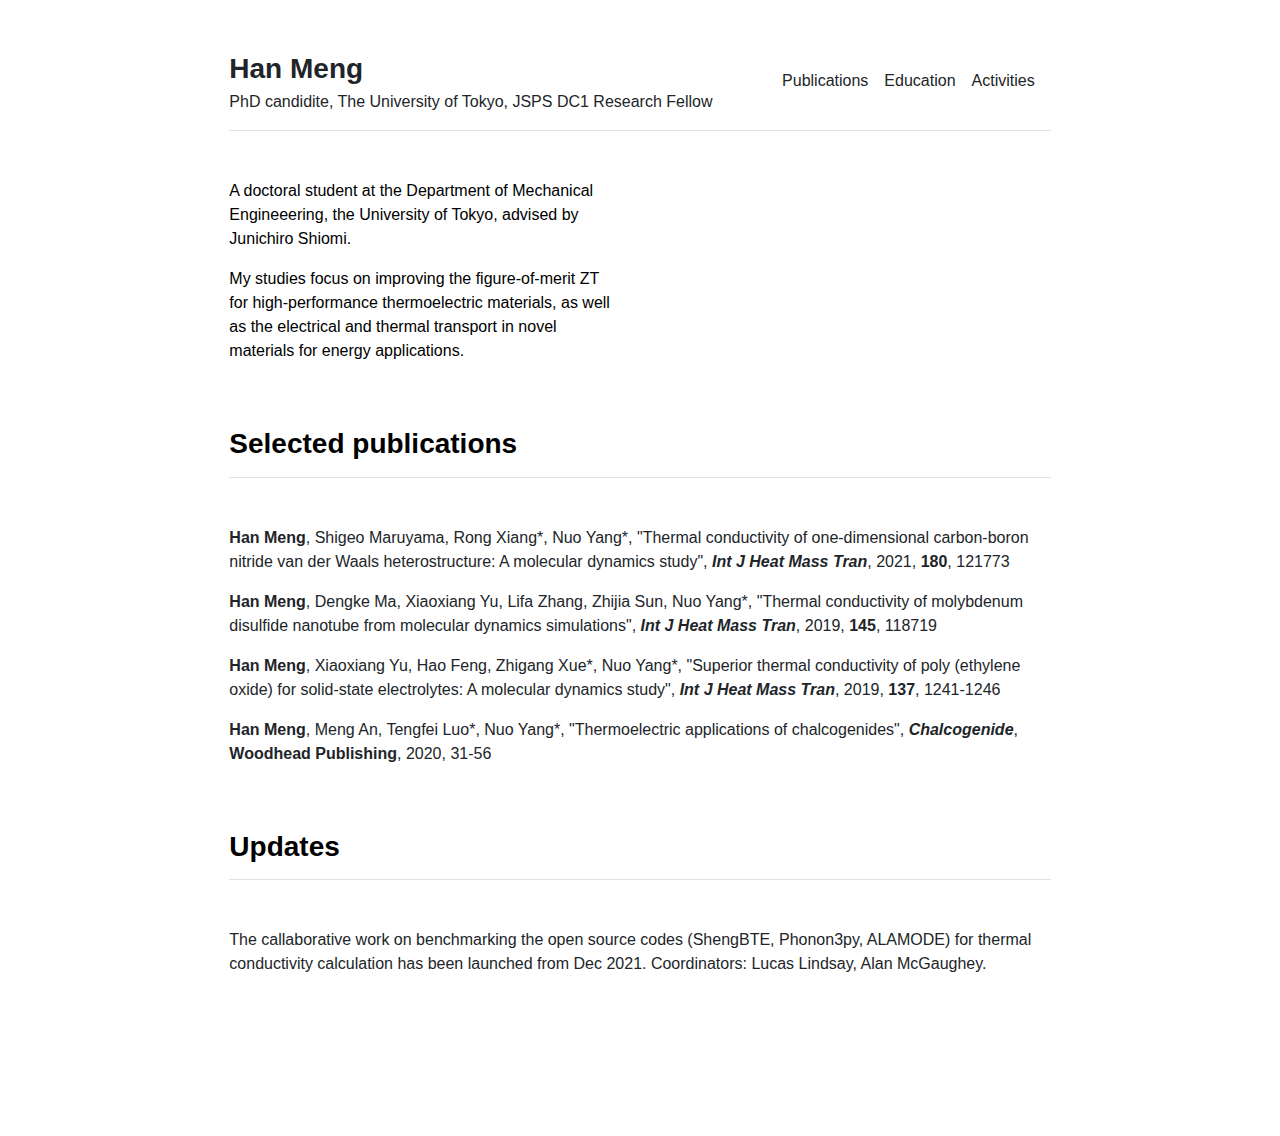
==== index.html @ 80a0c82f "update" ====
<!DOCTYPE html>
<html lang="en-US">
  <head>
  <meta name="viewport" content="width=device-width, initial-scale=1">
  <meta charset="utf-8">
  <title>Home | Han Meng</title>
  <link rel="stylesheet" href="https://utmenghan.github.io/assets/libs/bootstrap/bootstrap.min.css">
  <script defer src="https://utmenghan.github.io/assets/libs/fontawesome/all.min.js"></script>
  <link rel="stylesheet" href="https://utmenghan.github.io/assets/css/main.css">
  <!-- <link rel="apple-touch-icon" sizes="152x152" href="https://utmenghan.github.io/assets/logo.png"> -->
  <link rel="shortcut icon" href="https://utmenghan.github.io/assets/logo.ico">
  <link rel="preconnect" href="https://fonts.gstatic.com">
  <link href="https://fonts.googleapis.com/css2?family=Roboto:ital,wght@0,300;0,400;0,700;1,400&display=swap" rel="stylesheet">
</head>

  <body>
    <div class="col-lg-8 mx-auto p-3 py-md-5">
      <header class="d-flex flex-column flex-md-row align-items-center pb-3 mb-5 border-bottom">
  <div>
    <a href="https://utmenghan.github.io/" class="d-flex align-items-center text-decoration-none">
      <span class="fs-3 fw-bold">Han Meng</span>
    </a>
    <a href="https://utmenghan.github.io/" class="d-flex align-items-center text-decoration-none">
      <span>PhD candidite, The University of Tokyo, JSPS DC1 Research Fellow</span>
    </a>
  </div>
  <nav class="d-inline-flex mt-2 mt-md-0 ms-md-auto">
    
      <a class="me-3 py-2 text-decoration-none" href="https://utmenghan.github.io/publications">Publications</a>
    
      <a class="me-3 py-2 text-decoration-none" href="https://utmenghan.github.io/education">Education</a>
    
      <a class="me-3 py-2 text-decoration-none" href="https://utmenghan.github.io/activity">Activities</a>
    
  </nav>
</header>

      <div class="row g-5 mb-5">
  <div class="col-md-6">
    <p>A doctoral student at the Department of Mechanical Engineeering, the University of Tokyo, advised by Junichiro Shiomi.</p>

    <p>My studies focus on improving the figure-of-merit ZT for high-performance thermoelectric materials, as well as the electrical and thermal transport in novel materials for energy applications.</p>

  </div>
  <!-- <div class="col-md-6"> -->
    <!-- <img src="https://qichensong.github.io/assets/img/home.jpg" alt="Home" width="100%"> -->
  <!-- </div> -->
</div>

<div class="row g-5 mb-5">
  <div>
    
      <h3 class="fw-bold border-bottom pb-3 mb-5">Selected publications</h3>
      
	  <p><a href="https://www.sciencedirect.com/science/article/pii/S0017931021008784"><strong>Han Meng</strong>, Shigeo Maruyama, Rong Xiang*, Nuo Yang*, "Thermal conductivity of one-dimensional carbon-boron nitride van der Waals heterostructure: A molecular dynamics study", <a href="https://www.sciencedirect.com/science/article/pii/S0017931021008784"><b><i>Int J Heat Mass Tran</b></i>, 2021, <b>180</b>, 121773</a></a></p>
	  
	  <p><a href="https://www.sciencedirect.com/science/article/pii/S0017931019333630"><strong>Han Meng</strong>, Dengke Ma, Xiaoxiang Yu, Lifa Zhang, Zhijia Sun, Nuo Yang*, "Thermal conductivity of molybdenum disulfide nanotube from molecular dynamics simulations", <a href="https://www.sciencedirect.com/science/article/pii/S0017931019333630"><b><i>Int J Heat Mass Tran</b></i>, 2019, <b>145</b>, 118719</a></a></p>
	  
	  <p><a href="https://www.sciencedirect.com/science/article/pii/S0017931018363294"><strong>Han Meng</strong>, Xiaoxiang Yu, Hao Feng, Zhigang Xue*, Nuo Yang*, "Superior thermal conductivity of poly (ethylene oxide) for solid-state electrolytes: A molecular dynamics study", <a href="https://www.sciencedirect.com/science/article/pii/S0017931018363294"><b><i>Int J Heat Mass Tran</b></i>, 2019, <b>137</b>, 1241-1246</a></a></p>
	  
	  <p><a href="https://www.sciencedirect.com/science/article/pii/B9780081026878000026"><strong>Han Meng</strong>, Meng An, Tengfei Luo*, Nuo Yang*, "Thermoelectric applications of chalcogenides", <a href="https://www.sciencedirect.com/science/article/pii/B9780081026878000026"><b><i>Chalcogenide</b></i>, <b>Woodhead Publishing</b>, 2020, 31-56</a></a></p>
    
  </div>
</div>


<div class="row g-5 mb-5">
  <div class="col-md-12">
    <h3 class="fw-bold border-bottom pb-3 mb-5">Updates</h3>
    
      <p><a>The callaborative work on benchmarking the open source codes (ShengBTE, Phonon3py, ALAMODE) for thermal conductivity calculation has been launched from Dec 2021. Coordinators: Lucas Lindsay, Alan McGaughey.</p>
    
  </div>
</div>

      <!-- <footer class="pt-5 my-5 text-muted border-top"> -->
  <!-- <div class="row"> -->
    <!-- <div class="col-md-10 text-left social-media-icons"> -->
      
        <!-- <a href="https://github.com/qichensong" class="ms-3 fs-5"><i class="fab fa-github"></i></a> -->
      
        <!-- <a href="https://twitter.com/qichensong" class="ms-3 fs-5"><i class="fab fa-twitter"></i></a> -->
      
        <!-- <a href="https://scholar.google.com/citations?user=RVTEIugAAAAJ&hl=en" class="ms-3 fs-5"><i class="fab fa-google"></i></a> -->
      
        <!-- <a href="https://linkedin.com/in/qichensong" class="ms-3 fs-5"><i class="fab fa-linkedin"></i></a> -->
      
        <!-- <a href="https://orcid.org/0000-0002-1090-4068" class="ms-3 fs-5"><i class="fab fa-orcid"></i></a> -->
      
    <!-- </div> -->
  <!-- </div> -->
<!-- </footer> -->

    </div>
  </body>
</html>
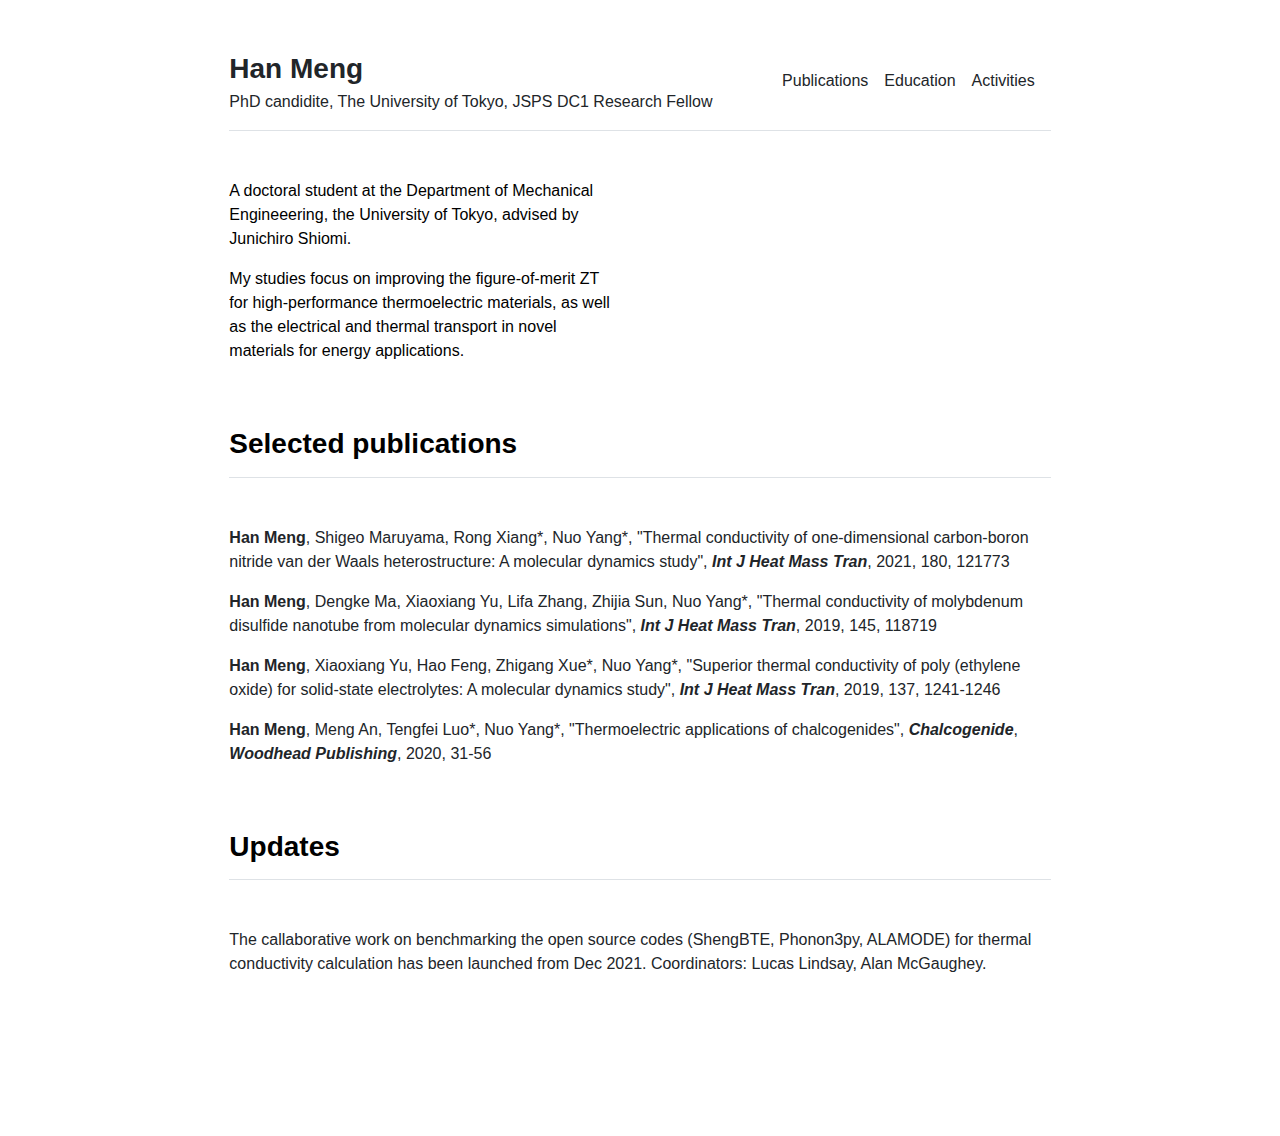
==== commit 235bcbd7: "update" ====
--- a/index.html
+++ b/index.html
@@ -52,13 +52,13 @@
     
       <h3 class="fw-bold border-bottom pb-3 mb-5">Selected publications</h3>
       
-	  <p><a href="https://www.sciencedirect.com/science/article/pii/S0017931021008784"><strong>Han Meng</strong>, Shigeo Maruyama, Rong Xiang*, Nuo Yang*, "Thermal conductivity of one-dimensional carbon-boron nitride van der Waals heterostructure: A molecular dynamics study", <a href="https://www.sciencedirect.com/science/article/pii/S0017931021008784"><b><i>Int J Heat Mass Tran</b></i>, 2021, <b>180</b>, 121773</a></a></p>
+	  <p><a href="https://www.sciencedirect.com/science/article/pii/S0017931021008784"><strong>Han Meng</strong>, Shigeo Maruyama, Rong Xiang*, Nuo Yang*, "Thermal conductivity of one-dimensional carbon-boron nitride van der Waals heterostructure: A molecular dynamics study", <b><i>Int J Heat Mass Tran</b></i>, 2021, 180, 121773</a></p>
 	  
-	  <p><a href="https://www.sciencedirect.com/science/article/pii/S0017931019333630"><strong>Han Meng</strong>, Dengke Ma, Xiaoxiang Yu, Lifa Zhang, Zhijia Sun, Nuo Yang*, "Thermal conductivity of molybdenum disulfide nanotube from molecular dynamics simulations", <a href="https://www.sciencedirect.com/science/article/pii/S0017931019333630"><b><i>Int J Heat Mass Tran</b></i>, 2019, <b>145</b>, 118719</a></a></p>
+	  <p><a href="https://www.sciencedirect.com/science/article/pii/S0017931019333630"><strong>Han Meng</strong>, Dengke Ma, Xiaoxiang Yu, Lifa Zhang, Zhijia Sun, Nuo Yang*, "Thermal conductivity of molybdenum disulfide nanotube from molecular dynamics simulations", <b><i>Int J Heat Mass Tran</b></i>, 2019, 145, 118719</a></p>
 	  
-	  <p><a href="https://www.sciencedirect.com/science/article/pii/S0017931018363294"><strong>Han Meng</strong>, Xiaoxiang Yu, Hao Feng, Zhigang Xue*, Nuo Yang*, "Superior thermal conductivity of poly (ethylene oxide) for solid-state electrolytes: A molecular dynamics study", <a href="https://www.sciencedirect.com/science/article/pii/S0017931018363294"><b><i>Int J Heat Mass Tran</b></i>, 2019, <b>137</b>, 1241-1246</a></a></p>
+	  <p><a href="https://www.sciencedirect.com/science/article/pii/S0017931018363294"><strong>Han Meng</strong>, Xiaoxiang Yu, Hao Feng, Zhigang Xue*, Nuo Yang*, "Superior thermal conductivity of poly (ethylene oxide) for solid-state electrolytes: A molecular dynamics study", <b><i>Int J Heat Mass Tran</b></i>, 2019, 137, 1241-1246</a></p>
 	  
-	  <p><a href="https://www.sciencedirect.com/science/article/pii/B9780081026878000026"><strong>Han Meng</strong>, Meng An, Tengfei Luo*, Nuo Yang*, "Thermoelectric applications of chalcogenides", <a href="https://www.sciencedirect.com/science/article/pii/B9780081026878000026"><b><i>Chalcogenide</b></i>, <b>Woodhead Publishing</b>, 2020, 31-56</a></a></p>
+	  <p><a href="https://www.sciencedirect.com/science/article/pii/B9780081026878000026"><strong>Han Meng</strong>, Meng An, Tengfei Luo*, Nuo Yang*, "Thermoelectric applications of chalcogenides", <b><i>Chalcogenide</b></i>, <b><i>Woodhead Publishing</b></i>, 2020, 31-56</a></p>
     
   </div>
 </div>
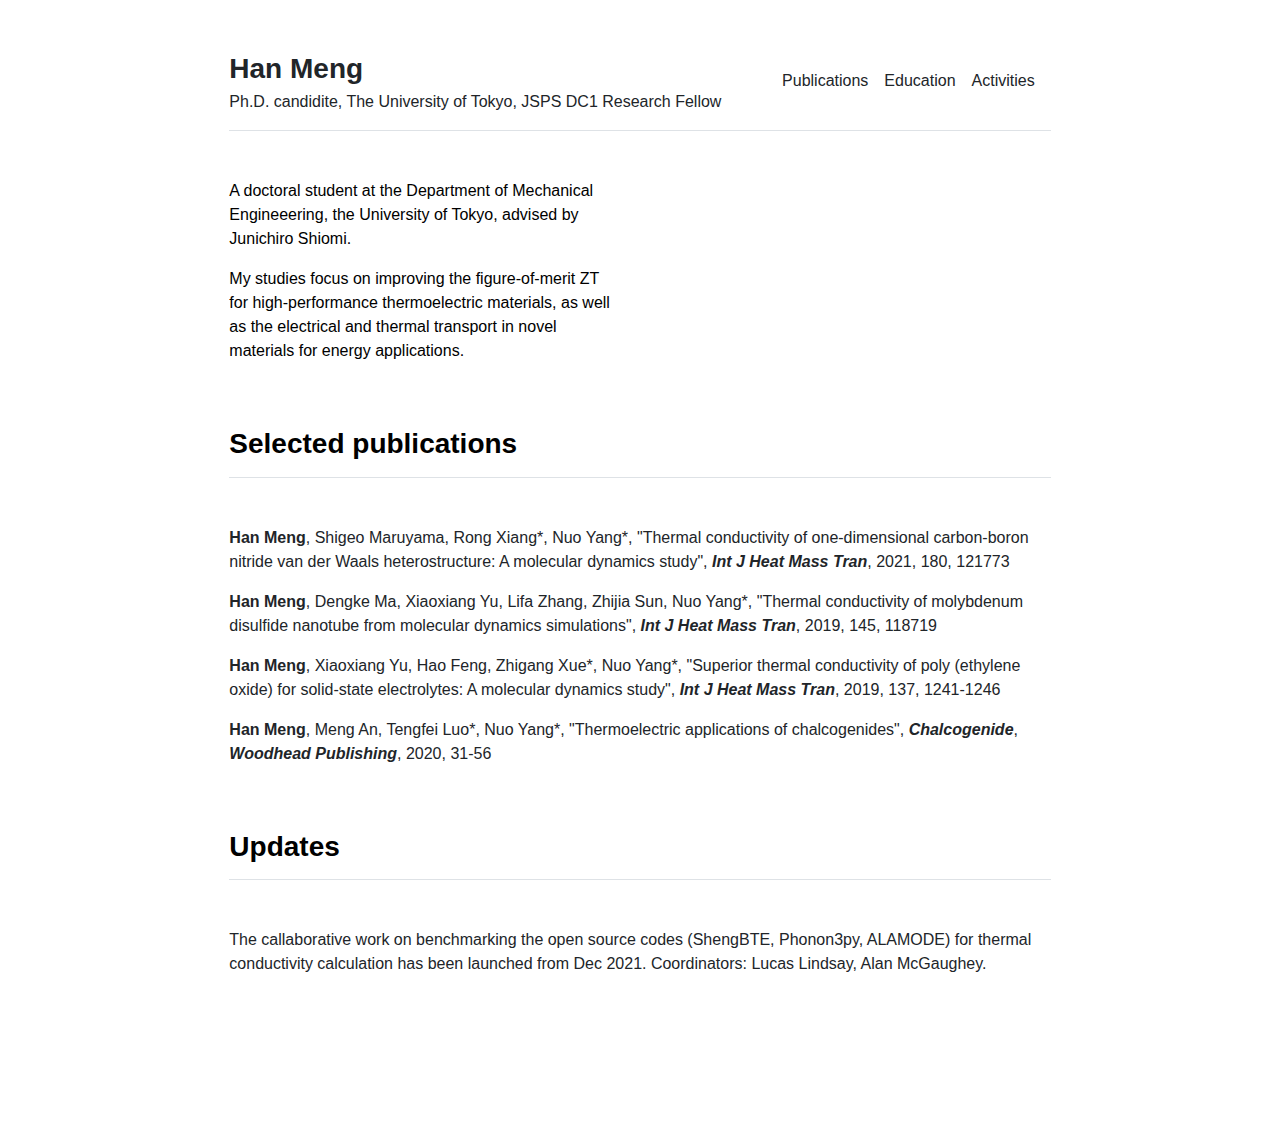
==== commit 7fca253f: "update" ====
--- a/index.html
+++ b/index.html
@@ -21,7 +21,7 @@
       <span class="fs-3 fw-bold">Han Meng</span>
     </a>
     <a href="https://utmenghan.github.io/" class="d-flex align-items-center text-decoration-none">
-      <span>PhD candidite, The University of Tokyo, JSPS DC1 Research Fellow</span>
+      <span>Ph.D. candidite, The University of Tokyo, JSPS DC1 Research Fellow</span>
     </a>
   </div>
   <nav class="d-inline-flex mt-2 mt-md-0 ms-md-auto">
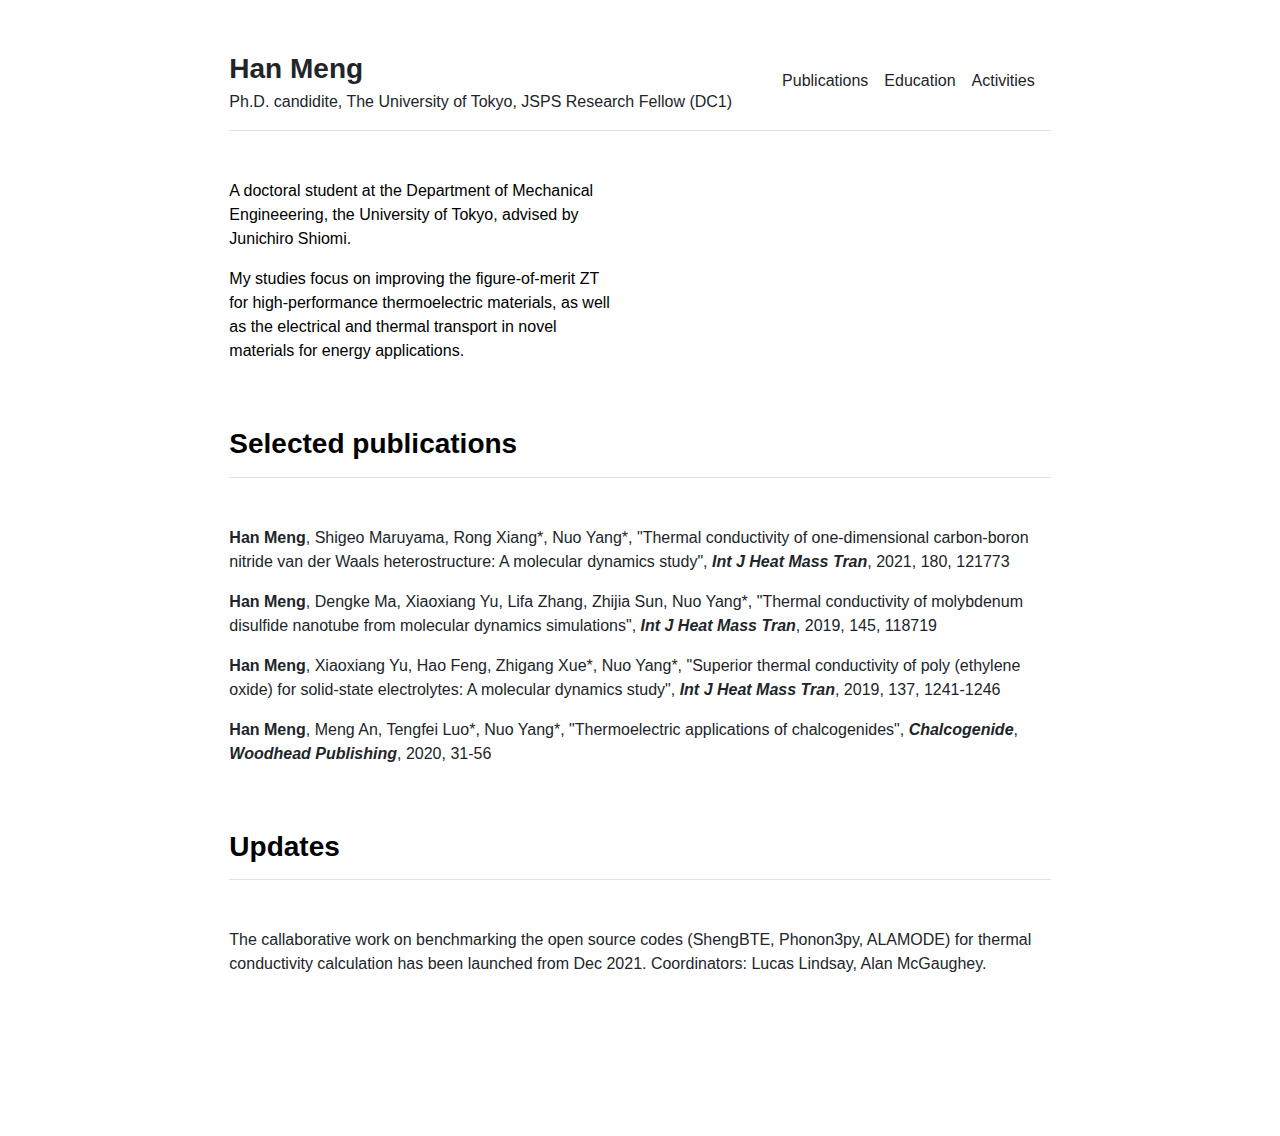
==== commit c485b282: "a" ====
--- a/index.html
+++ b/index.html
@@ -21,7 +21,7 @@
       <span class="fs-3 fw-bold">Han Meng</span>
     </a>
     <a href="https://utmenghan.github.io/" class="d-flex align-items-center text-decoration-none">
-      <span>Ph.D. candidite, The University of Tokyo, JSPS DC1 Research Fellow</span>
+      <span>Ph.D. candidite, The University of Tokyo, JSPS Research Fellow (DC1)</span>
     </a>
   </div>
   <nav class="d-inline-flex mt-2 mt-md-0 ms-md-auto">
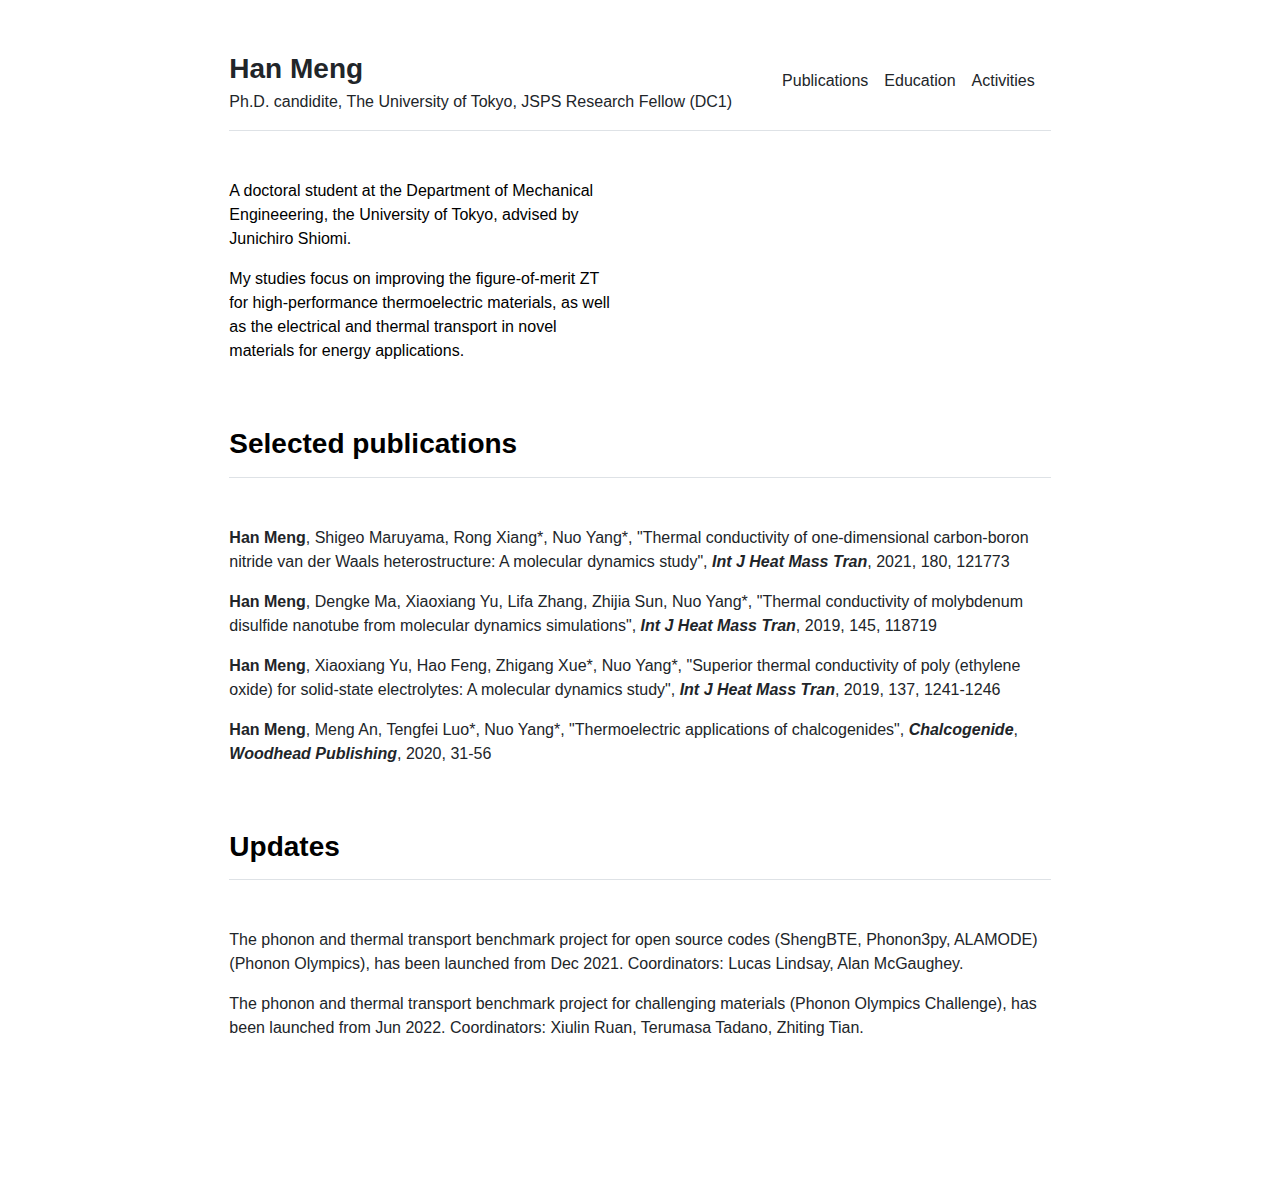
==== commit ae43dff3: "Update index.html" ====
--- a/index.html
+++ b/index.html
@@ -68,7 +68,8 @@
   <div class="col-md-12">
     <h3 class="fw-bold border-bottom pb-3 mb-5">Updates</h3>
     
-      <p><a>The callaborative work on benchmarking the open source codes (ShengBTE, Phonon3py, ALAMODE) for thermal conductivity calculation has been launched from Dec 2021. Coordinators: Lucas Lindsay, Alan McGaughey.</p>
+      <p><a>The phonon and thermal transport benchmark project for open source codes (ShengBTE, Phonon3py, ALAMODE) (Phonon Olympics), has been launched from Dec 2021. Coordinators: Lucas Lindsay, Alan McGaughey.</p>
+	  <p><a>The phonon and thermal transport benchmark project for challenging materials (Phonon Olympics Challenge), has been launched from Jun 2022. Coordinators: Xiulin Ruan, Terumasa Tadano, Zhiting Tian.</p>
     
   </div>
 </div>
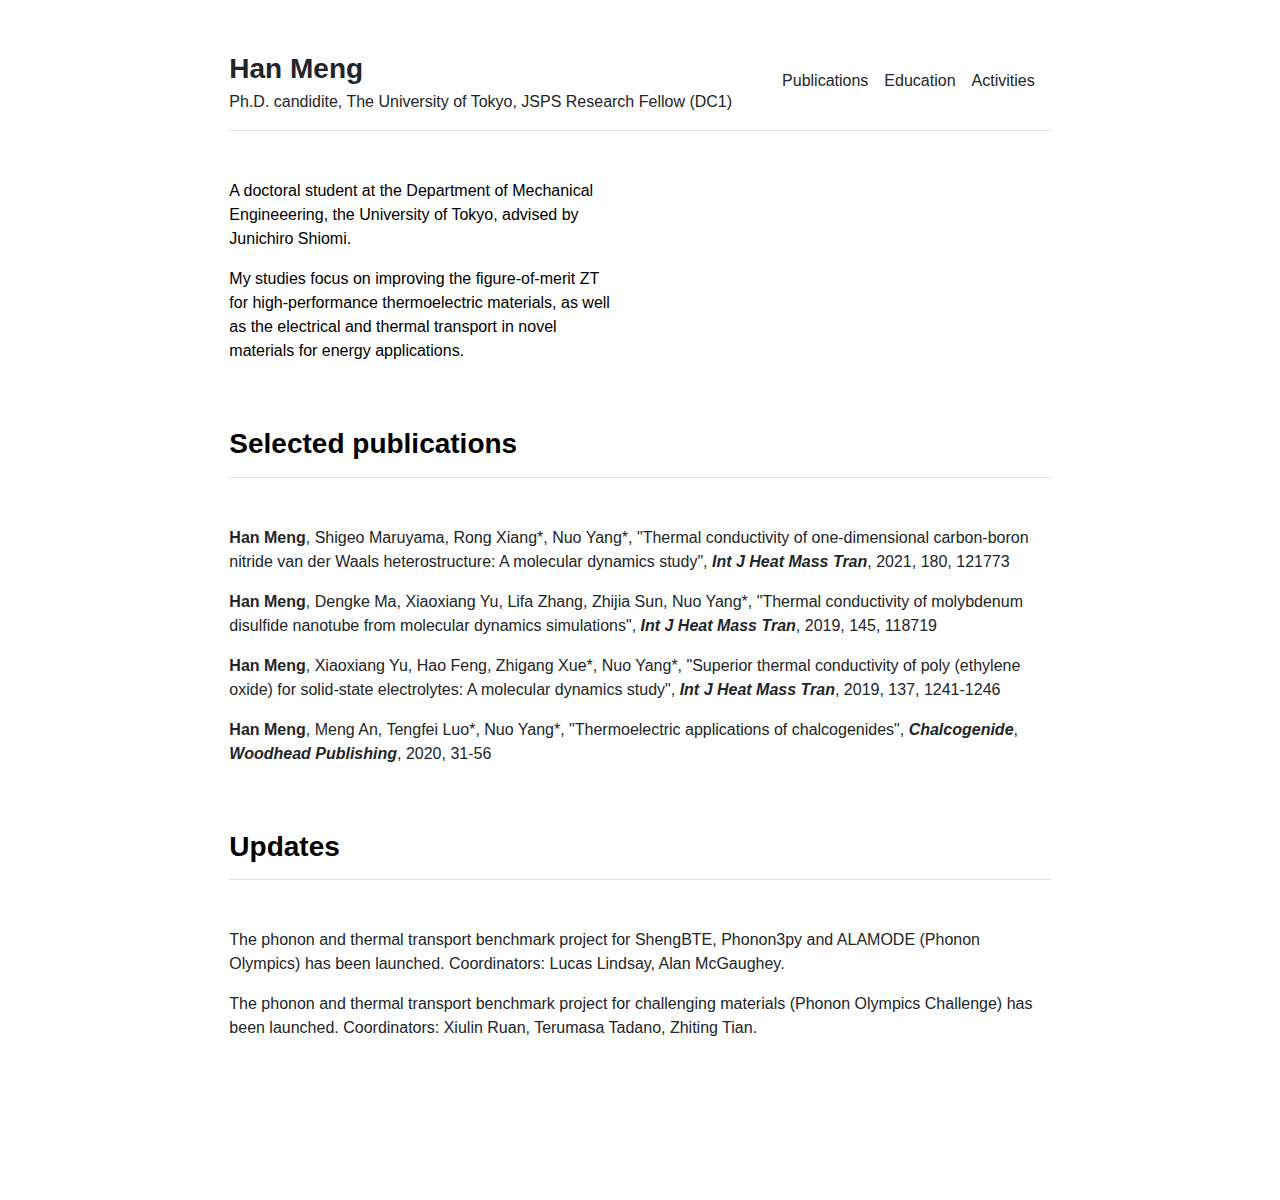
==== commit bd22292b: "Update index.html" ====
--- a/index.html
+++ b/index.html
@@ -68,8 +68,8 @@
   <div class="col-md-12">
     <h3 class="fw-bold border-bottom pb-3 mb-5">Updates</h3>
     
-      <p><a>The phonon and thermal transport benchmark project for open source codes (ShengBTE, Phonon3py, ALAMODE) (Phonon Olympics), has been launched from Dec 2021. Coordinators: Lucas Lindsay, Alan McGaughey.</p>
-	  <p><a>The phonon and thermal transport benchmark project for challenging materials (Phonon Olympics Challenge), has been launched from Jun 2022. Coordinators: Xiulin Ruan, Terumasa Tadano, Zhiting Tian.</p>
+      <p><a>The phonon and thermal transport benchmark project for ShengBTE, Phonon3py and ALAMODE (Phonon Olympics) has been launched. Coordinators: Lucas Lindsay, Alan McGaughey.</p>
+	  <p><a>The phonon and thermal transport benchmark project for challenging materials (Phonon Olympics Challenge) has been launched. Coordinators: Xiulin Ruan, Terumasa Tadano, Zhiting Tian.</p>
     
   </div>
 </div>
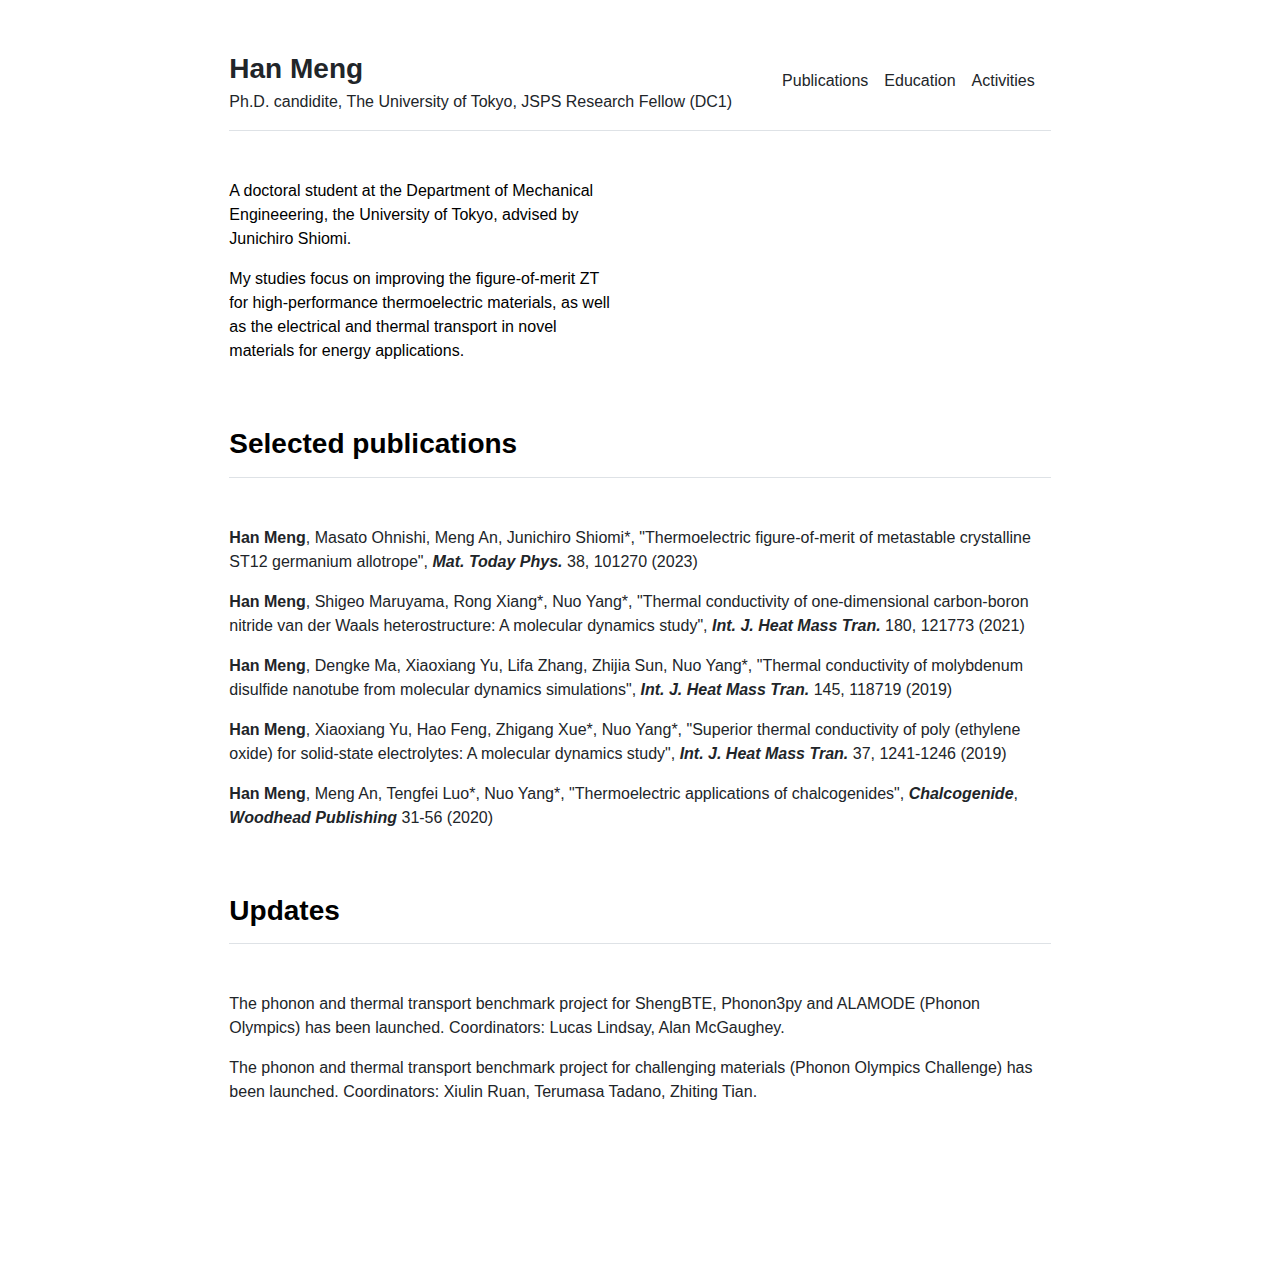
==== commit bff86639: "revised publications" ====
--- a/index.html
+++ b/index.html
@@ -52,14 +52,16 @@
     
       <h3 class="fw-bold border-bottom pb-3 mb-5">Selected publications</h3>
       
-	  <p><a href="https://www.sciencedirect.com/science/article/pii/S0017931021008784"><strong>Han Meng</strong>, Shigeo Maruyama, Rong Xiang*, Nuo Yang*, "Thermal conductivity of one-dimensional carbon-boron nitride van der Waals heterostructure: A molecular dynamics study", <b><i>Int J Heat Mass Tran</b></i>, 2021, 180, 121773</a></p>
+	  <p><a href="https://www.sciencedirect.com/science/article/pii/S2542529323003061"><strong>Han Meng</strong>, Masato Ohnishi, Meng An, Junichiro Shiomi*, "Thermoelectric figure-of-merit of metastable crystalline ST12 germanium allotrope", <b><i>Mat. Today Phys.</b></i> 38, 101270 (2023)</a></p>
 	  
-	  <p><a href="https://www.sciencedirect.com/science/article/pii/S0017931019333630"><strong>Han Meng</strong>, Dengke Ma, Xiaoxiang Yu, Lifa Zhang, Zhijia Sun, Nuo Yang*, "Thermal conductivity of molybdenum disulfide nanotube from molecular dynamics simulations", <b><i>Int J Heat Mass Tran</b></i>, 2019, 145, 118719</a></p>
+      <p><a href="https://www.sciencedirect.com/science/article/pii/S0017931021008784"><strong>Han Meng</strong>, Shigeo Maruyama, Rong Xiang*, Nuo Yang*, "Thermal conductivity of one-dimensional carbon-boron nitride van der Waals heterostructure: A molecular dynamics study", <b><i>Int. J. Heat Mass Tran.</b></i> 180, 121773 (2021)</a></p>
 	  
-	  <p><a href="https://www.sciencedirect.com/science/article/pii/S0017931018363294"><strong>Han Meng</strong>, Xiaoxiang Yu, Hao Feng, Zhigang Xue*, Nuo Yang*, "Superior thermal conductivity of poly (ethylene oxide) for solid-state electrolytes: A molecular dynamics study", <b><i>Int J Heat Mass Tran</b></i>, 2019, 137, 1241-1246</a></p>
+	  <p><a href="https://www.sciencedirect.com/science/article/pii/S0017931019333630"><strong>Han Meng</strong>, Dengke Ma, Xiaoxiang Yu, Lifa Zhang, Zhijia Sun, Nuo Yang*, "Thermal conductivity of molybdenum disulfide nanotube from molecular dynamics simulations", <b><i>Int. J. Heat Mass Tran.</b></i> 145, 118719 (2019)</a></p>
 	  
-	  <p><a href="https://www.sciencedirect.com/science/article/pii/B9780081026878000026"><strong>Han Meng</strong>, Meng An, Tengfei Luo*, Nuo Yang*, "Thermoelectric applications of chalcogenides", <b><i>Chalcogenide</b></i>, <b><i>Woodhead Publishing</b></i>, 2020, 31-56</a></p>
-    
+	  <p><a href="https://www.sciencedirect.com/science/article/pii/S0017931018363294"><strong>Han Meng</strong>, Xiaoxiang Yu, Hao Feng, Zhigang Xue*, Nuo Yang*, "Superior thermal conductivity of poly (ethylene oxide) for solid-state electrolytes: A molecular dynamics study", <b><i>Int. J. Heat Mass Tran.</b></i> 37, 1241-1246 (2019)</a></p>
+	  
+	  <p><a href="https://www.sciencedirect.com/science/article/pii/B9780081026878000026"><strong>Han Meng</strong>, Meng An, Tengfei Luo*, Nuo Yang*, "Thermoelectric applications of chalcogenides", <b><i>Chalcogenide</b></i>, <b><i>Woodhead Publishing</b></i> 31-56 (2020)</a></p>
+	      
   </div>
 </div>
 
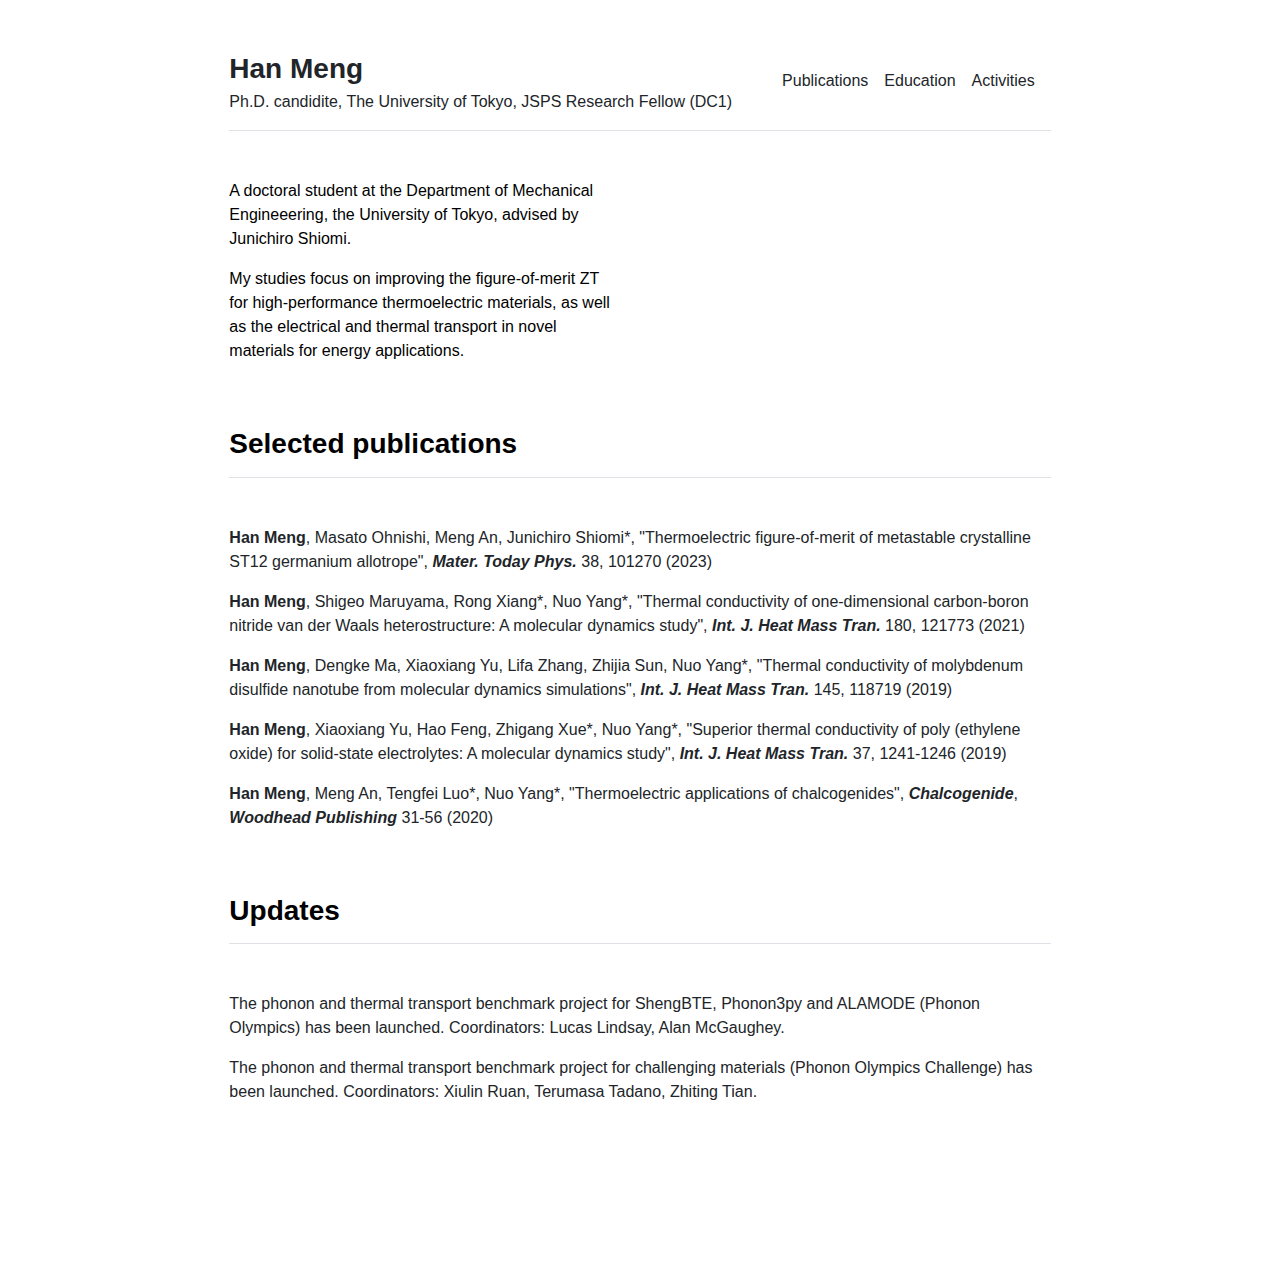
==== commit 0a5e841c: "revised" ====
--- a/index.html
+++ b/index.html
@@ -52,7 +52,7 @@
     
       <h3 class="fw-bold border-bottom pb-3 mb-5">Selected publications</h3>
       
-	  <p><a href="https://www.sciencedirect.com/science/article/pii/S2542529323003061"><strong>Han Meng</strong>, Masato Ohnishi, Meng An, Junichiro Shiomi*, "Thermoelectric figure-of-merit of metastable crystalline ST12 germanium allotrope", <b><i>Mat. Today Phys.</b></i> 38, 101270 (2023)</a></p>
+	  <p><a href="https://www.sciencedirect.com/science/article/pii/S2542529323003061"><strong>Han Meng</strong>, Masato Ohnishi, Meng An, Junichiro Shiomi*, "Thermoelectric figure-of-merit of metastable crystalline ST12 germanium allotrope", <b><i>Mater. Today Phys.</b></i> 38, 101270 (2023)</a></p>
 	  
       <p><a href="https://www.sciencedirect.com/science/article/pii/S0017931021008784"><strong>Han Meng</strong>, Shigeo Maruyama, Rong Xiang*, Nuo Yang*, "Thermal conductivity of one-dimensional carbon-boron nitride van der Waals heterostructure: A molecular dynamics study", <b><i>Int. J. Heat Mass Tran.</b></i> 180, 121773 (2021)</a></p>
 	  
